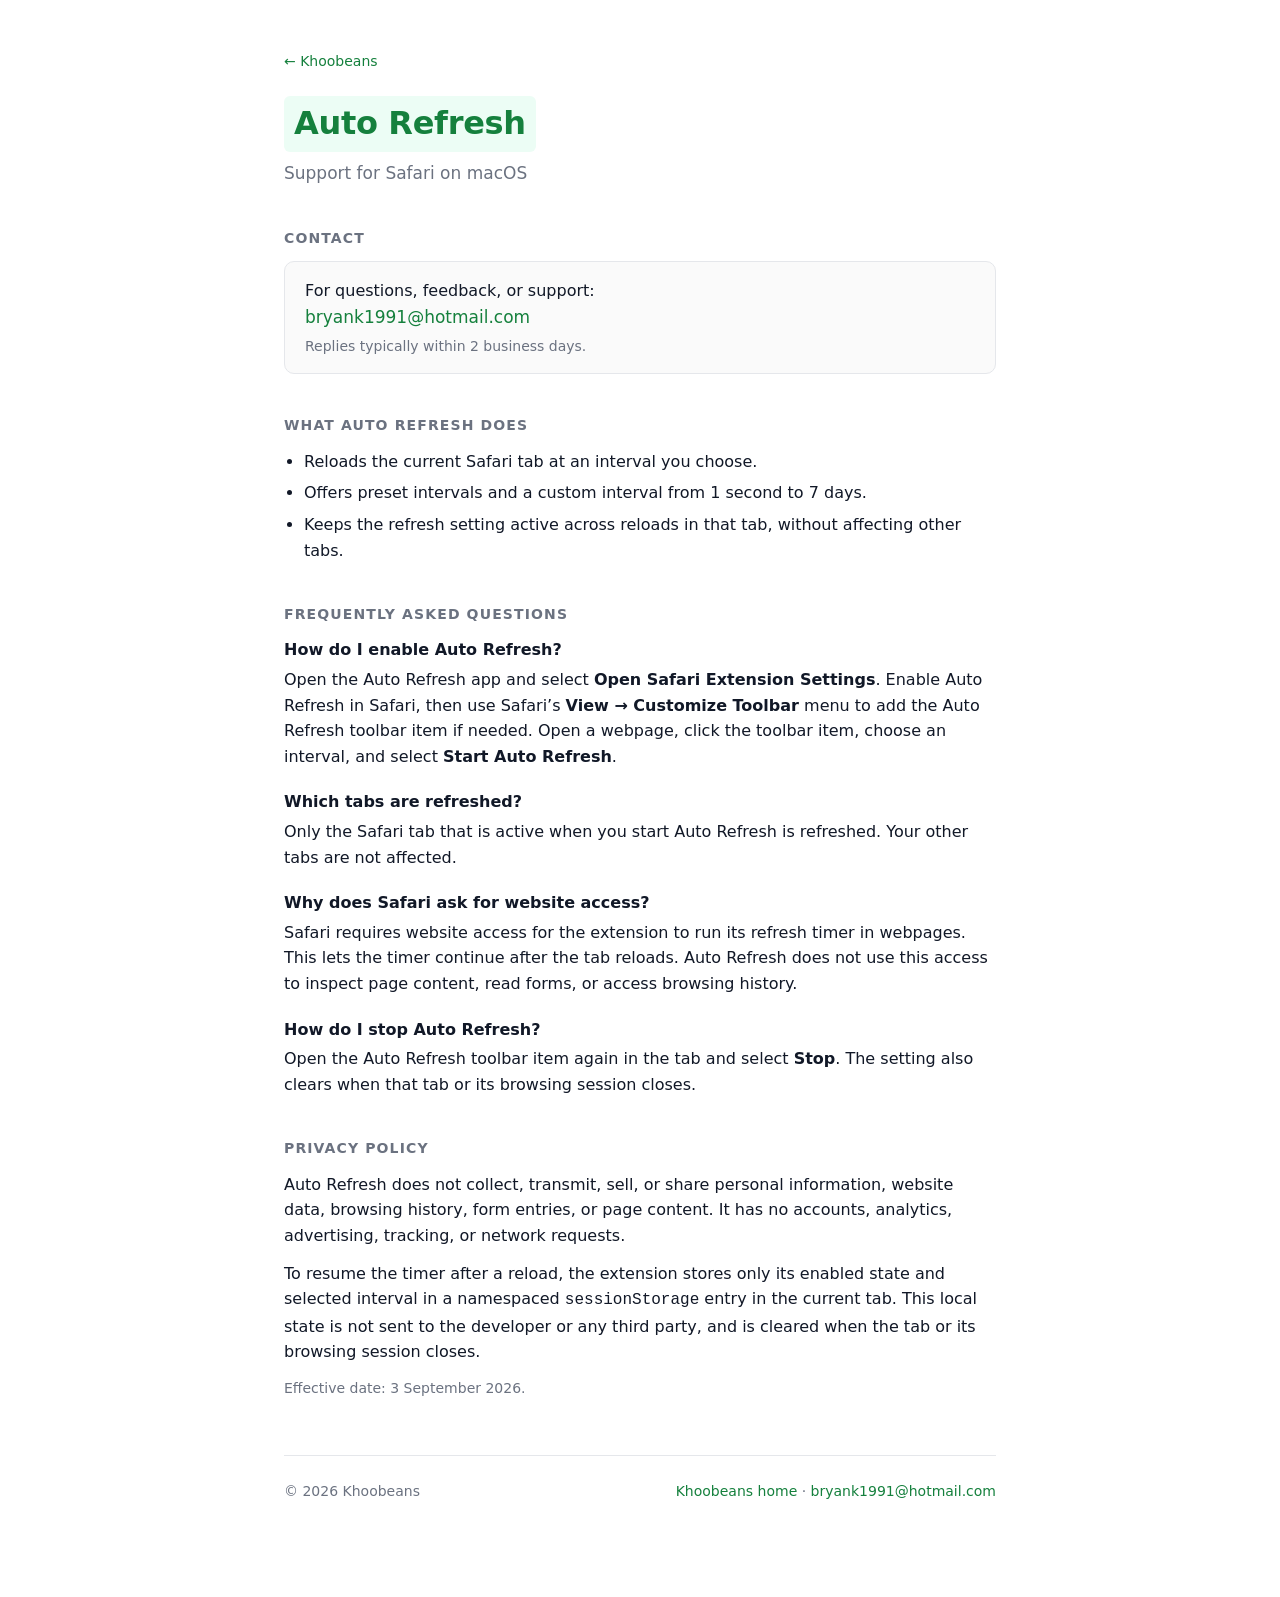
==== auto-refresh/index.html @ ee05cd4c "Add Auto Refresh support and privacy page" ====
<!DOCTYPE html>
<html lang="en">
<head>
  <meta charset="UTF-8">
  <meta name="viewport" content="width=device-width, initial-scale=1">
  <title>Auto Refresh for Safari — Support</title>
  <meta name="description" content="Support, FAQ, and privacy information for Auto Refresh for Safari — a local, tab-by-tab Safari refresh extension for macOS.">
  <link rel="stylesheet" href="../style.css">
</head>
<body>
  <main>
    <a class="back-link" href="../">← Khoobeans</a>

    <h1><span class="wordmark">Auto Refresh</span></h1>
    <p class="subtitle">Support for Safari on macOS</p>

    <h2>Contact</h2>
    <div class="contact-block">
      <div>For questions, feedback, or support:</div>
      <div class="email"><a href="mailto:bryank1991@hotmail.com">bryank1991@hotmail.com</a></div>
      <div class="muted" style="font-size: 14px; margin-top: 4px;">Replies typically within 2 business days.</div>
    </div>

    <h2>What Auto Refresh does</h2>
    <ul>
      <li>Reloads the current Safari tab at an interval you choose.</li>
      <li>Offers preset intervals and a custom interval from 1 second to 7 days.</li>
      <li>Keeps the refresh setting active across reloads in that tab, without affecting other tabs.</li>
    </ul>

    <h2>Frequently asked questions</h2>

    <div class="faq-item">
      <div class="faq-q">How do I enable Auto Refresh?</div>
      <p class="faq-a">
        Open the Auto Refresh app and select <strong>Open Safari Extension Settings</strong>. Enable Auto Refresh in
        Safari, then use Safari’s <strong>View → Customize Toolbar</strong> menu to add the Auto Refresh toolbar item
        if needed. Open a webpage, click the toolbar item, choose an interval, and select <strong>Start Auto Refresh</strong>.
      </p>
    </div>

    <div class="faq-item">
      <div class="faq-q">Which tabs are refreshed?</div>
      <p class="faq-a">
        Only the Safari tab that is active when you start Auto Refresh is refreshed. Your other tabs are not affected.
      </p>
    </div>

    <div class="faq-item">
      <div class="faq-q">Why does Safari ask for website access?</div>
      <p class="faq-a">
        Safari requires website access for the extension to run its refresh timer in webpages. This lets the timer
        continue after the tab reloads. Auto Refresh does not use this access to inspect page content, read forms,
        or access browsing history.
      </p>
    </div>

    <div class="faq-item">
      <div class="faq-q">How do I stop Auto Refresh?</div>
      <p class="faq-a">
        Open the Auto Refresh toolbar item again in the tab and select <strong>Stop</strong>. The setting also clears
        when that tab or its browsing session closes.
      </p>
    </div>

    <h2>Privacy policy</h2>
    <p>
      Auto Refresh does not collect, transmit, sell, or share personal information, website data, browsing history,
      form entries, or page content. It has no accounts, analytics, advertising, tracking, or network requests.
    </p>
    <p>
      To resume the timer after a reload, the extension stores only its enabled state and selected interval in a
      namespaced <code>sessionStorage</code> entry in the current tab. This local state is not sent to the developer
      or any third party, and is cleared when the tab or its browsing session closes.
    </p>
    <p class="muted" style="font-size: 14px;">Effective date: 3 September 2026.</p>

    <footer>
      <div class="row">
        <span>© 2026 Khoobeans</span>
        <span><a href="../">Khoobeans home</a> · <a href="mailto:bryank1991@hotmail.com">bryank1991@hotmail.com</a></span>
      </div>
    </footer>
  </main>
</body>
</html>
---- style.css ----
:root {
  --bg: #ffffff;
  --text: #111827;
  --muted: #6b7280;
  --border: #e5e7eb;
  --accent: #15803d;
  --accent-soft: #ecfdf5;
  --maxw: 760px;
  --radius: 10px;
}

* { box-sizing: border-box; }

html, body {
  margin: 0;
  padding: 0;
  background: var(--bg);
  color: var(--text);
  font-family: -apple-system, BlinkMacSystemFont, "Segoe UI", system-ui, sans-serif;
  font-size: 16px;
  line-height: 1.6;
  -webkit-font-smoothing: antialiased;
}

main {
  max-width: var(--maxw);
  margin: 0 auto;
  padding: 48px 24px 96px;
}

a {
  color: var(--accent);
  text-decoration: none;
}

a:hover { text-decoration: underline; }

.muted { color: var(--muted); }

h1 {
  font-size: 32px;
  margin: 0 0 8px;
  letter-spacing: -0.01em;
}

h1 .wordmark {
  display: inline-block;
  padding: 2px 10px;
  border-radius: 6px;
  background: var(--accent-soft);
  color: var(--accent);
}

.subtitle {
  color: var(--muted);
  font-size: 17px;
  margin: 0 0 32px;
}

h2 {
  font-size: 14px;
  font-weight: 600;
  text-transform: uppercase;
  letter-spacing: 0.08em;
  color: var(--muted);
  margin: 40px 0 12px;
}

p { margin: 0 0 12px; }

ul {
  margin: 0 0 16px;
  padding-left: 20px;
}

ul li { margin-bottom: 6px; }

.card {
  display: block;
  border: 1px solid var(--border);
  border-radius: var(--radius);
  padding: 20px 22px;
  margin-bottom: 12px;
  transition: border-color 0.15s, background 0.15s;
  color: inherit;
}

.card:hover {
  border-color: var(--accent);
  background: var(--accent-soft);
  text-decoration: none;
}

.card-title {
  font-weight: 600;
  font-size: 17px;
  margin-bottom: 4px;
}

.card-desc {
  color: var(--muted);
  font-size: 15px;
  line-height: 1.5;
}

.contact-block {
  border: 1px solid var(--border);
  border-radius: var(--radius);
  padding: 16px 20px;
  background: #fafafa;
}

.email {
  font-size: 17px;
  font-weight: 500;
}

.faq-item { margin-bottom: 20px; }

.faq-q {
  font-weight: 600;
  margin-bottom: 4px;
}

.faq-a {
  color: var(--text);
  margin: 0;
}

footer {
  margin-top: 56px;
  padding-top: 24px;
  border-top: 1px solid var(--border);
  font-size: 14px;
  color: var(--muted);
}

footer .row {
  display: flex;
  justify-content: space-between;
  flex-wrap: wrap;
  gap: 8px;
}

.back-link {
  display: inline-block;
  margin-bottom: 24px;
  font-size: 14px;
}
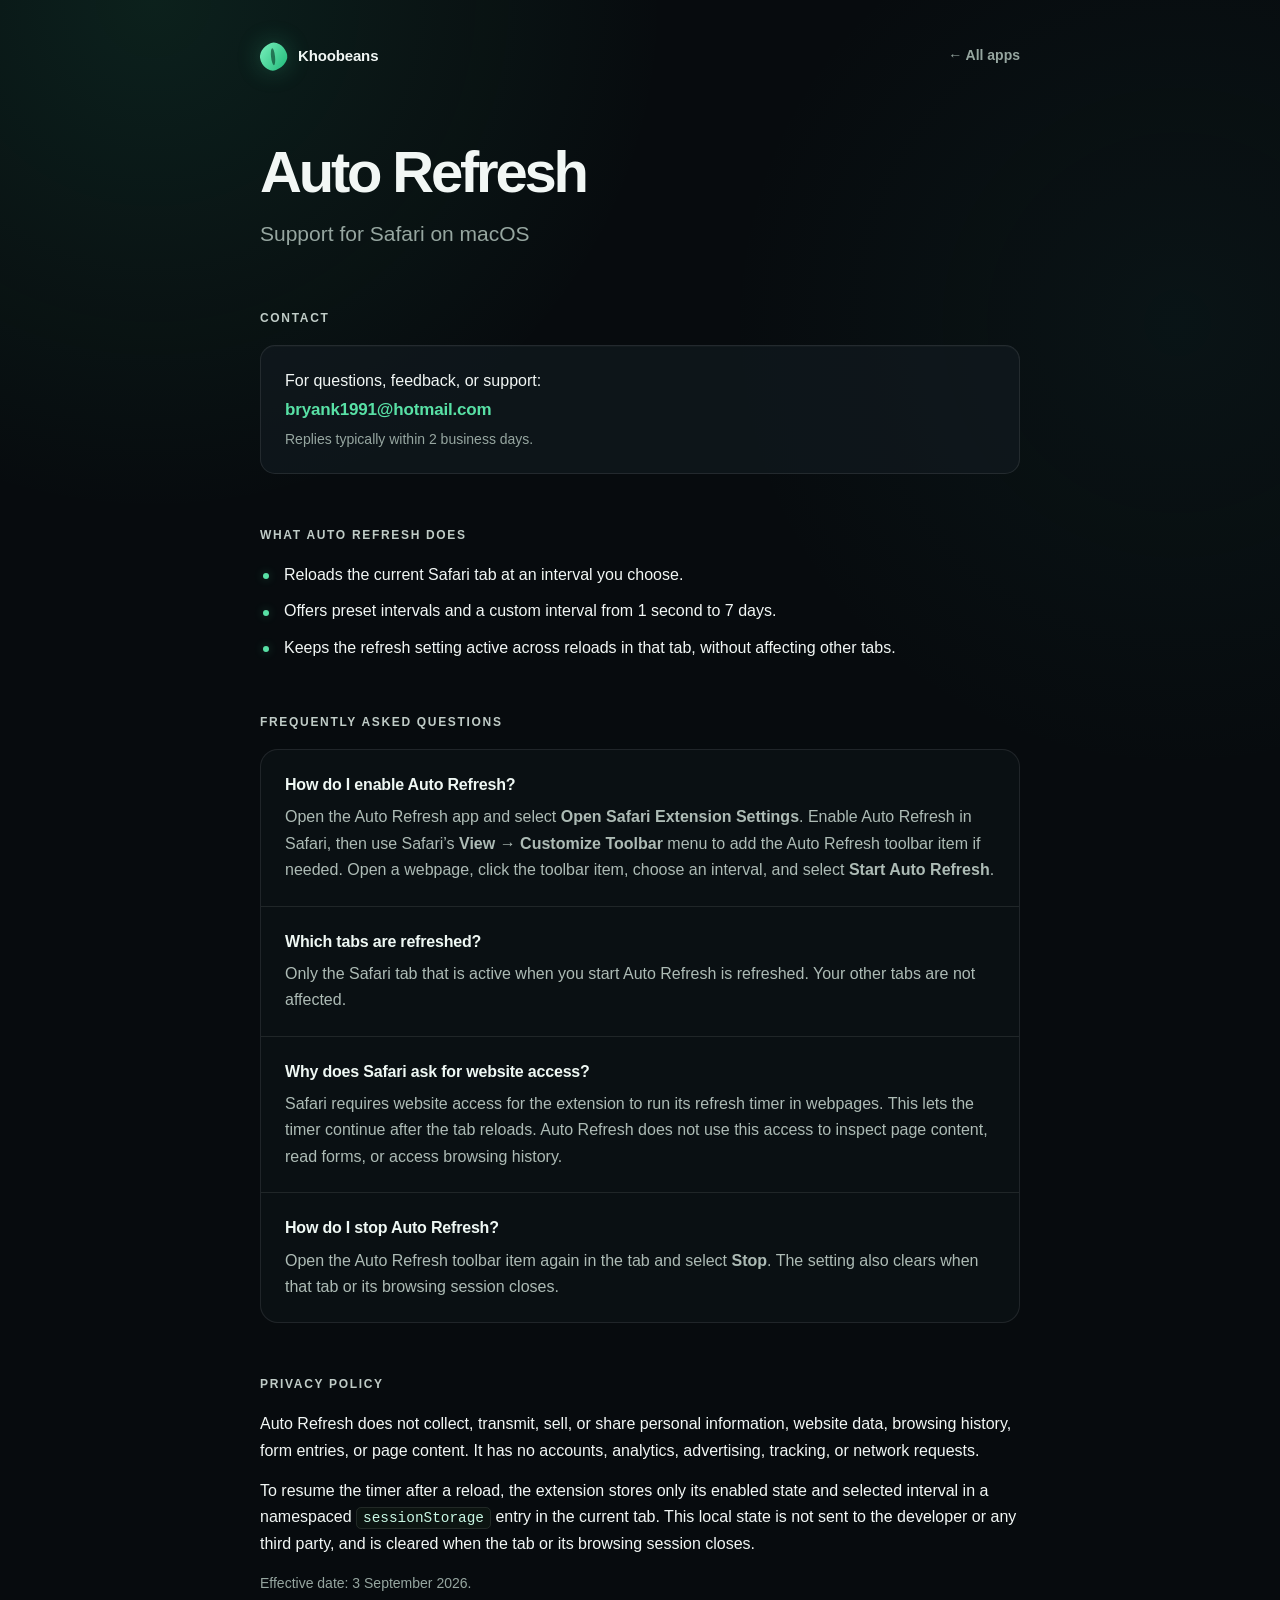
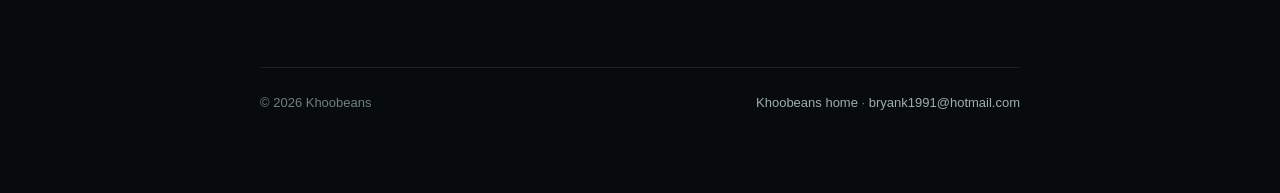
==== commit 0f4141f7: "Redesign site with polished dark theme" ====
--- a/auto-refresh/index.html
+++ b/auto-refresh/index.html
@@ -5,11 +5,15 @@
   <meta name="viewport" content="width=device-width, initial-scale=1">
   <title>Auto Refresh for Safari — Support</title>
   <meta name="description" content="Support, FAQ, and privacy information for Auto Refresh for Safari — a local, tab-by-tab Safari refresh extension for macOS.">
+  <meta name="theme-color" content="#070b0e">
   <link rel="stylesheet" href="../style.css">
 </head>
-<body>
+<body class="support-page">
   <main>
-    <a class="back-link" href="../">← Khoobeans</a>
+    <header class="topbar">
+      <a class="brand" href="../"><span class="brand-mark" aria-hidden="true"></span><span>Khoobeans</span></a>
+      <a class="back-link" href="../">← All apps</a>
+    </header>
 
     <h1><span class="wordmark">Auto Refresh</span></h1>
     <p class="subtitle">Support for Safari on macOS</p>
@@ -30,37 +34,39 @@
 
     <h2>Frequently asked questions</h2>
 
-    <div class="faq-item">
+    <div class="faq-list">
+      <div class="faq-item">
       <div class="faq-q">How do I enable Auto Refresh?</div>
       <p class="faq-a">
         Open the Auto Refresh app and select <strong>Open Safari Extension Settings</strong>. Enable Auto Refresh in
         Safari, then use Safari’s <strong>View → Customize Toolbar</strong> menu to add the Auto Refresh toolbar item
         if needed. Open a webpage, click the toolbar item, choose an interval, and select <strong>Start Auto Refresh</strong>.
       </p>
-    </div>
+      </div>
 
-    <div class="faq-item">
+      <div class="faq-item">
       <div class="faq-q">Which tabs are refreshed?</div>
       <p class="faq-a">
         Only the Safari tab that is active when you start Auto Refresh is refreshed. Your other tabs are not affected.
       </p>
-    </div>
+      </div>
 
-    <div class="faq-item">
+      <div class="faq-item">
       <div class="faq-q">Why does Safari ask for website access?</div>
       <p class="faq-a">
         Safari requires website access for the extension to run its refresh timer in webpages. This lets the timer
         continue after the tab reloads. Auto Refresh does not use this access to inspect page content, read forms,
         or access browsing history.
       </p>
-    </div>
+      </div>
 
-    <div class="faq-item">
+      <div class="faq-item">
       <div class="faq-q">How do I stop Auto Refresh?</div>
       <p class="faq-a">
         Open the Auto Refresh toolbar item again in the tab and select <strong>Stop</strong>. The setting also clears
         when that tab or its browsing session closes.
       </p>
+      </div>
     </div>
 
     <h2>Privacy policy</h2>
--- a/style.css
+++ b/style.css
@@ -1,149 +1,423 @@
 :root {
-  --bg: #ffffff;
-  --text: #111827;
-  --muted: #6b7280;
-  --border: #e5e7eb;
-  --accent: #15803d;
-  --accent-soft: #ecfdf5;
-  --maxw: 760px;
-  --radius: 10px;
+  color-scheme: dark;
+  --bg: #070b0e;
+  --surface: #0d1317;
+  --surface-raised: #111a1f;
+  --text: #f2f7f5;
+  --muted: #96a6a0;
+  --border: rgba(255, 255, 255, 0.09);
+  --accent: #58e0a5;
+  --accent-soft: rgba(88, 224, 165, 0.1);
+  --maxw: 880px;
+  --radius: 18px;
 }
 
 * { box-sizing: border-box; }
 
-html, body {
+html {
+  min-height: 100%;
+  background: var(--bg);
+  scroll-behavior: smooth;
+}
+
+body {
+  min-height: 100vh;
   margin: 0;
-  padding: 0;
-  background: var(--bg);
   color: var(--text);
-  font-family: -apple-system, BlinkMacSystemFont, "Segoe UI", system-ui, sans-serif;
+  background:
+    radial-gradient(circle at 12% 0%, rgba(48, 188, 133, 0.12), transparent 32rem),
+    radial-gradient(circle at 92% 18%, rgba(36, 128, 118, 0.08), transparent 28rem),
+    var(--bg);
+  font-family: Inter, ui-sans-serif, -apple-system, BlinkMacSystemFont, "Segoe UI", sans-serif;
   font-size: 16px;
-  line-height: 1.6;
+  line-height: 1.65;
   -webkit-font-smoothing: antialiased;
+  text-rendering: optimizeLegibility;
+}
+
+body::before {
+  position: fixed;
+  inset: 0;
+  z-index: -1;
+  pointer-events: none;
+  content: "";
+  opacity: 0.24;
+  background-image: linear-gradient(rgba(255,255,255,0.018) 1px, transparent 1px), linear-gradient(90deg, rgba(255,255,255,0.018) 1px, transparent 1px);
+  background-size: 48px 48px;
+  -webkit-mask-image: linear-gradient(to bottom, black, transparent 75%);
+  mask-image: linear-gradient(to bottom, black, transparent 75%);
 }
 
 main {
-  max-width: var(--maxw);
+  width: min(100% - 40px, var(--maxw));
   margin: 0 auto;
-  padding: 48px 24px 96px;
+  padding: 32px 0 80px;
 }
 
 a {
   color: var(--accent);
   text-decoration: none;
+  text-underline-offset: 3px;
 }
 
 a:hover { text-decoration: underline; }
 
-.muted { color: var(--muted); }
-
-h1 {
-  font-size: 32px;
-  margin: 0 0 8px;
+a:focus-visible {
+  outline: 3px solid rgba(88, 224, 165, 0.45);
+  outline-offset: 4px;
+  border-radius: 6px;
+}
+
+.topbar {
+  display: flex;
+  align-items: center;
+  justify-content: space-between;
+  min-height: 48px;
+  margin-bottom: 80px;
+}
+
+.brand {
+  display: inline-flex;
+  gap: 11px;
+  align-items: center;
+  color: var(--text);
+  font-size: 15px;
+  font-weight: 700;
   letter-spacing: -0.01em;
 }
 
-h1 .wordmark {
-  display: inline-block;
-  padding: 2px 10px;
-  border-radius: 6px;
-  background: var(--accent-soft);
-  color: var(--accent);
-}
-
-.subtitle {
+.brand:hover { text-decoration: none; }
+
+.brand-mark {
+  position: relative;
+  width: 27px;
+  height: 27px;
+  border-radius: 58% 42% 60% 40% / 48% 56% 44% 52%;
+  background: linear-gradient(145deg, #79f0bd, #21b979);
+  box-shadow: 0 0 24px rgba(65, 220, 157, 0.28);
+  transform: rotate(-22deg);
+}
+
+.brand-mark::after {
+  position: absolute;
+  inset: 5px 12px 5px 11px;
+  border-radius: 50%;
+  background: rgba(5, 51, 35, 0.6);
+  content: "";
+  transform: rotate(16deg);
+}
+
+.topbar-link {
   color: var(--muted);
-  font-size: 17px;
-  margin: 0 0 32px;
-}
-
-h2 {
   font-size: 14px;
   font-weight: 600;
+}
+
+.hero {
+  max-width: 720px;
+  margin-bottom: 72px;
+}
+
+.eyebrow {
+  display: inline-flex;
+  gap: 8px;
+  align-items: center;
+  margin: 0 0 18px;
+  color: var(--accent);
+  font-size: 12px;
+  font-weight: 750;
+  letter-spacing: 0.13em;
   text-transform: uppercase;
-  letter-spacing: 0.08em;
+}
+
+.eyebrow::before {
+  width: 7px;
+  height: 7px;
+  border-radius: 50%;
+  background: var(--accent);
+  box-shadow: 0 0 12px var(--accent);
+  content: "";
+}
+
+h1 {
+  margin: 0 0 16px;
+  font-size: clamp(42px, 8vw, 72px);
+  font-weight: 760;
+  letter-spacing: -0.055em;
+  line-height: 0.98;
+}
+
+h1 .wordmark { color: var(--text); }
+
+.hero h1 .wordmark {
+  background: linear-gradient(120deg, #ffffff 24%, #8deec4 100%);
+  background-clip: text;
+  -webkit-background-clip: text;
+  -webkit-text-fill-color: transparent;
+}
+
+.subtitle {
+  max-width: 600px;
+  margin: 0;
   color: var(--muted);
-  margin: 40px 0 12px;
-}
-
-p { margin: 0 0 12px; }
-
-ul {
-  margin: 0 0 16px;
-  padding-left: 20px;
-}
-
-ul li { margin-bottom: 6px; }
+  font-size: clamp(18px, 2.7vw, 21px);
+  line-height: 1.55;
+}
+
+h2 {
+  margin: 48px 0 16px;
+  color: #c0ccc7;
+  font-size: 12px;
+  font-weight: 750;
+  letter-spacing: 0.14em;
+  text-transform: uppercase;
+}
+
+p { margin: 0 0 14px; }
+
+.section-heading {
+  display: flex;
+  align-items: center;
+  justify-content: space-between;
+  margin: 0 0 18px;
+}
+
+.section-heading h2 { margin: 0; }
+
+.section-note {
+  color: #6f8079;
+  font-size: 13px;
+}
+
+.app-grid {
+  display: grid;
+  grid-template-columns: repeat(2, minmax(0, 1fr));
+  gap: 16px;
+}
 
 .card {
-  display: block;
+  position: relative;
+  display: flex;
+  min-height: 245px;
+  flex-direction: column;
+  overflow: hidden;
+  padding: 26px;
   border: 1px solid var(--border);
   border-radius: var(--radius);
-  padding: 20px 22px;
-  margin-bottom: 12px;
-  transition: border-color 0.15s, background 0.15s;
   color: inherit;
+  background: linear-gradient(145deg, rgba(17, 26, 31, 0.96), rgba(10, 16, 19, 0.96));
+  box-shadow: 0 20px 60px rgba(0, 0, 0, 0.16);
+  transition: transform 180ms ease, border-color 180ms ease, box-shadow 180ms ease;
+}
+
+.card::before {
+  position: absolute;
+  inset: 0;
+  pointer-events: none;
+  background: radial-gradient(circle at 15% 0%, var(--card-glow, rgba(88, 224, 165, 0.12)), transparent 48%);
+  content: "";
 }
 
 .card:hover {
-  border-color: var(--accent);
-  background: var(--accent-soft);
+  border-color: rgba(88, 224, 165, 0.42);
+  box-shadow: 0 24px 70px rgba(0, 0, 0, 0.3), 0 0 0 1px rgba(88, 224, 165, 0.05);
   text-decoration: none;
+  transform: translateY(-4px);
+}
+
+.card.auto-refresh { --card-glow: rgba(74, 144, 226, 0.17); }
+
+.app-icon {
+  position: relative;
+  display: grid;
+  width: 48px;
+  height: 48px;
+  margin-bottom: 42px;
+  place-items: center;
+  border: 1px solid rgba(255, 255, 255, 0.09);
+  border-radius: 14px;
+  color: #082318;
+  background: linear-gradient(145deg, #75edb9, #2ac184);
+  box-shadow: 0 10px 28px rgba(42, 193, 132, 0.18);
+  font-size: 22px;
+  font-weight: 800;
+  line-height: 1;
+}
+
+.auto-refresh .app-icon {
+  color: #e9f5ff;
+  background: linear-gradient(145deg, #5599ef, #2465bd);
+  box-shadow: 0 10px 28px rgba(36, 101, 189, 0.22);
 }
 
 .card-title {
-  font-weight: 600;
+  position: relative;
+  margin-bottom: 7px;
+  padding-right: 32px;
+  font-size: 20px;
+  font-weight: 700;
+  letter-spacing: -0.025em;
+}
+
+.card-title::after {
+  position: absolute;
+  right: 0;
+  color: var(--accent);
+  content: "\2197";
+  font-size: 18px;
+  transition: transform 180ms ease;
+}
+
+.card:hover .card-title::after { transform: translate(2px, -2px); }
+
+.card-desc {
+  position: relative;
+  color: var(--muted);
+  font-size: 14px;
+  line-height: 1.6;
+}
+
+.card-meta {
+  position: relative;
+  margin-top: auto;
+  padding-top: 22px;
+  color: #71827b;
+  font-size: 12px;
+  font-weight: 650;
+  letter-spacing: 0.04em;
+}
+
+.contact-section { margin-top: 72px; }
+.contact-section h2 { margin-top: 0; }
+
+.contact-block {
+  padding: 22px 24px;
+  border: 1px solid var(--border);
+  border-radius: 15px;
+  background: rgba(17, 26, 31, 0.72);
+  box-shadow: inset 0 1px 0 rgba(255, 255, 255, 0.025);
+}
+
+.contact-block .email { margin-top: 2px; }
+
+.email {
   font-size: 17px;
-  margin-bottom: 4px;
-}
-
-.card-desc {
-  color: var(--muted);
-  font-size: 15px;
-  line-height: 1.5;
-}
-
-.contact-block {
+  font-weight: 650;
+  letter-spacing: -0.01em;
+}
+
+.muted { color: var(--muted); }
+.support-page main { max-width: 760px; }
+.support-page .topbar { margin-bottom: 62px; }
+
+.support-page h1 {
+  font-size: clamp(38px, 7vw, 58px);
+  line-height: 1.04;
+}
+
+.support-page .subtitle { margin-bottom: 58px; }
+.support-page h2 { margin-top: 52px; }
+
+ul {
+  margin: 0 0 18px;
+  padding: 0;
+  list-style: none;
+}
+
+ul li {
+  position: relative;
+  margin-bottom: 10px;
+  padding-left: 24px;
+}
+
+ul li::before {
+  position: absolute;
+  top: 0.7em;
+  left: 3px;
+  width: 6px;
+  height: 6px;
+  border-radius: 50%;
+  background: var(--accent);
+  box-shadow: 0 0 10px rgba(88, 224, 165, 0.32);
+  content: "";
+}
+
+.faq-list {
+  overflow: hidden;
   border: 1px solid var(--border);
   border-radius: var(--radius);
-  padding: 16px 20px;
-  background: #fafafa;
-}
-
-.email {
-  font-size: 17px;
-  font-weight: 500;
-}
-
-.faq-item { margin-bottom: 20px; }
+  background: rgba(13, 19, 23, 0.72);
+}
+
+.faq-item { margin: 0; padding: 22px 24px; }
+.faq-item + .faq-item { border-top: 1px solid var(--border); }
 
 .faq-q {
-  font-weight: 600;
-  margin-bottom: 4px;
-}
-
-.faq-a {
-  color: var(--text);
-  margin: 0;
+  margin-bottom: 6px;
+  color: #eff8f4;
+  font-size: 16px;
+  font-weight: 700;
+  letter-spacing: -0.012em;
+}
+
+.faq-a { margin: 0; color: #adbbb5; }
+
+code {
+  padding: 2px 6px;
+  border: 1px solid var(--border);
+  border-radius: 5px;
+  color: #c9f8e4;
+  background: #0c1411;
+  font-family: ui-monospace, SFMono-Regular, Menlo, monospace;
+  font-size: 0.9em;
+}
+
+#status {
+  padding: 15px 18px;
+  border: 1px solid rgba(88, 224, 165, 0.2);
+  border-radius: 12px;
+  color: #c9f8e4;
+  background: var(--accent-soft);
 }
 
 footer {
-  margin-top: 56px;
+  margin-top: 72px;
   padding-top: 24px;
   border-top: 1px solid var(--border);
-  font-size: 14px;
-  color: var(--muted);
+  color: #71817a;
+  font-size: 13px;
 }
 
 footer .row {
   display: flex;
+  flex-wrap: wrap;
+  gap: 10px 24px;
   justify-content: space-between;
-  flex-wrap: wrap;
+}
+
+footer a { color: #9fafa8; }
+
+.back-link {
+  display: inline-flex;
   gap: 8px;
-}
-
-.back-link {
-  display: inline-block;
-  margin-bottom: 24px;
+  align-items: center;
+  color: var(--muted);
   font-size: 14px;
-}+  font-weight: 600;
+}
+
+@media (max-width: 680px) {
+  main { width: min(100% - 32px, var(--maxw)); padding-top: 22px; }
+  .topbar { margin-bottom: 58px; }
+  .hero { margin-bottom: 56px; }
+  .app-grid { grid-template-columns: 1fr; }
+  .card { min-height: 220px; }
+  .app-icon { margin-bottom: 34px; }
+  .section-note { display: none; }
+  .contact-section { margin-top: 56px; }
+}
+
+@media (prefers-reduced-motion: reduce) {
+  html { scroll-behavior: auto; }
+  *, *::before, *::after { transition-duration: 0.01ms !important; }
+}
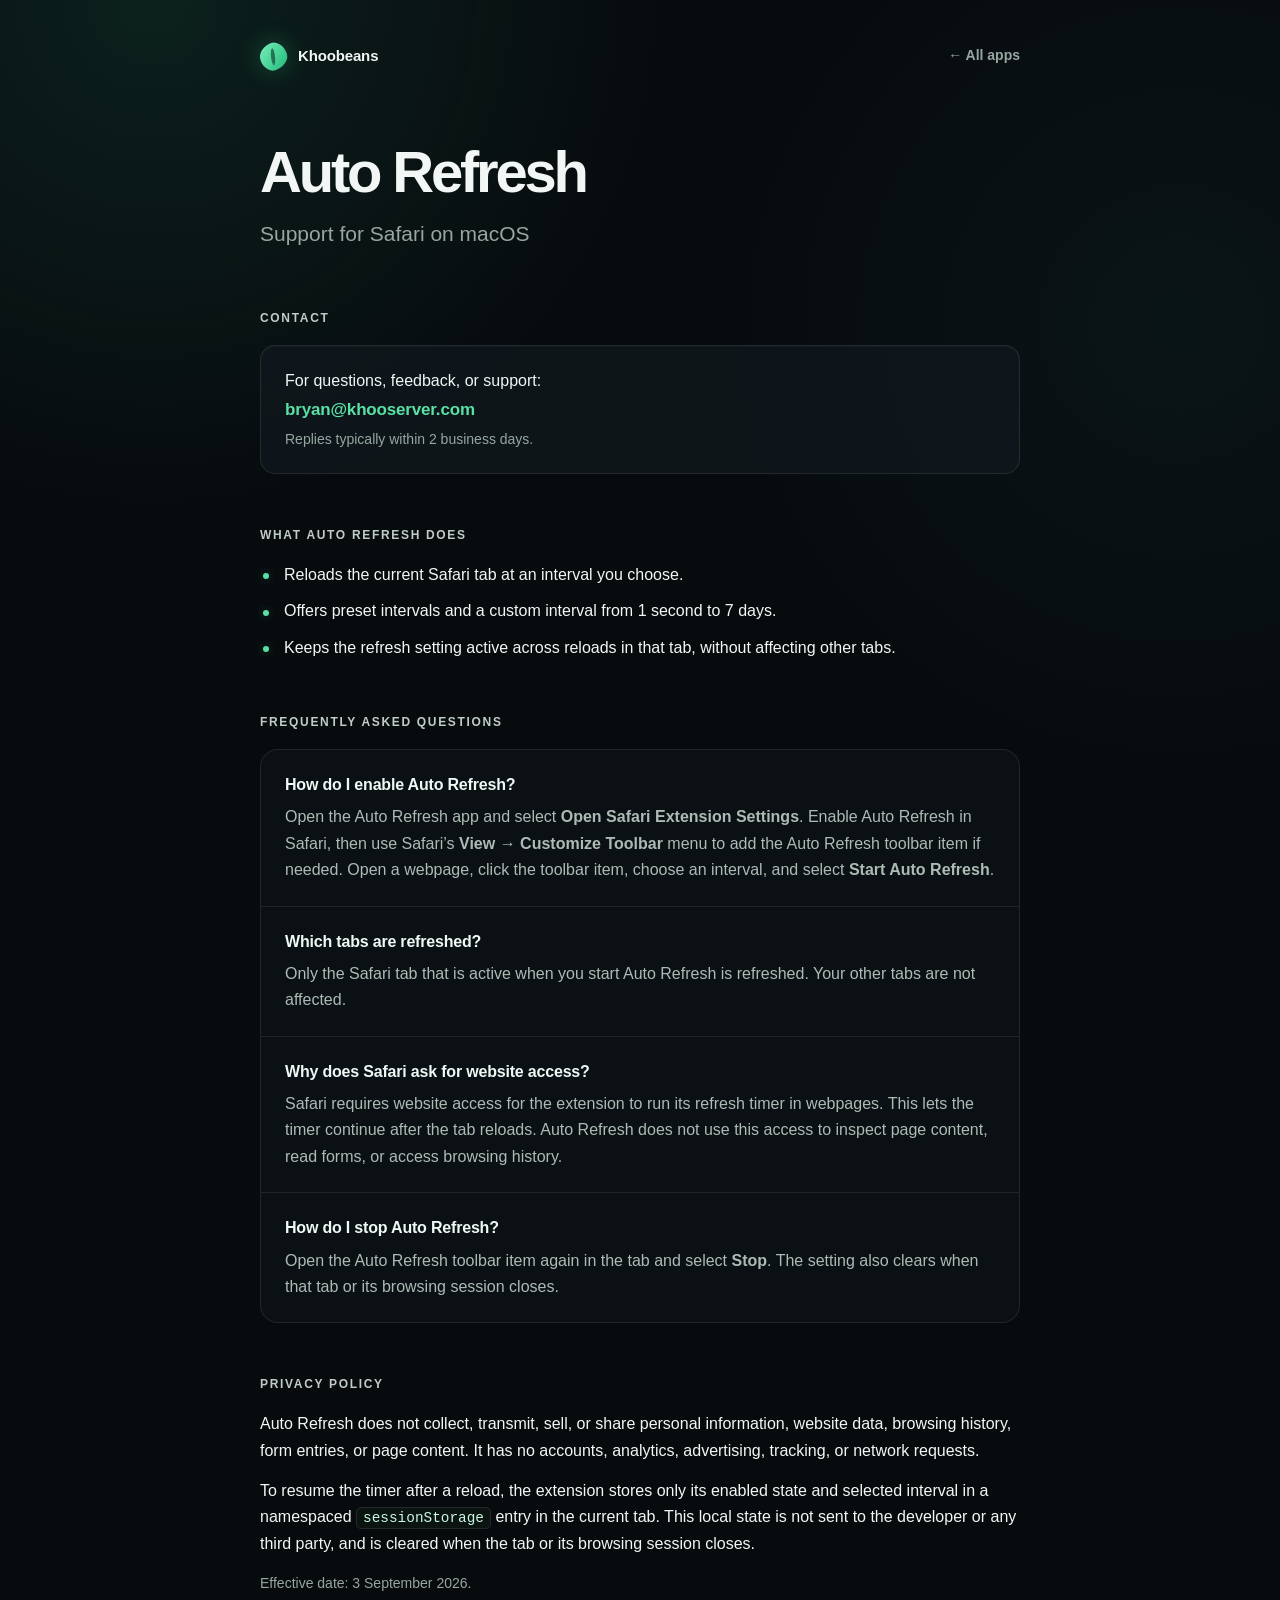
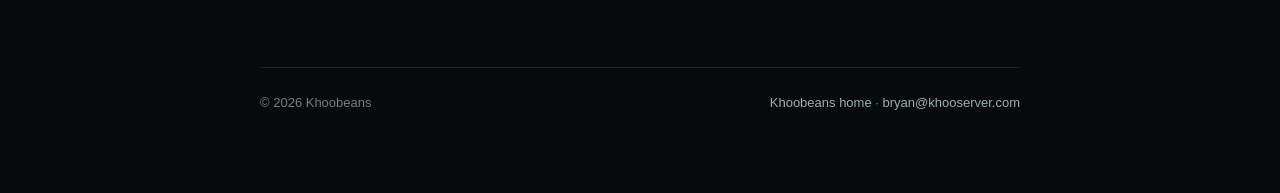
==== commit 8ebc003b: "Update contact email to bryan@khooserver.com" ====
--- a/auto-refresh/index.html
+++ b/auto-refresh/index.html
@@ -6,7 +6,7 @@
   <title>Auto Refresh for Safari — Support</title>
   <meta name="description" content="Support, FAQ, and privacy information for Auto Refresh for Safari — a local, tab-by-tab Safari refresh extension for macOS.">
   <meta name="theme-color" content="#070b0e">
-  <link rel="stylesheet" href="../style.css">
+  <link rel="stylesheet" href="../style.css?v=20260903-2">
 </head>
 <body class="support-page">
   <main>
@@ -21,7 +21,7 @@
     <h2>Contact</h2>
     <div class="contact-block">
       <div>For questions, feedback, or support:</div>
-      <div class="email"><a href="mailto:bryank1991@hotmail.com">bryank1991@hotmail.com</a></div>
+      <div class="email"><a href="mailto:bryan@khooserver.com">bryan@khooserver.com</a></div>
       <div class="muted" style="font-size: 14px; margin-top: 4px;">Replies typically within 2 business days.</div>
     </div>
 
@@ -84,7 +84,7 @@
     <footer>
       <div class="row">
         <span>© 2026 Khoobeans</span>
-        <span><a href="../">Khoobeans home</a> · <a href="mailto:bryank1991@hotmail.com">bryank1991@hotmail.com</a></span>
+        <span><a href="../">Khoobeans home</a> · <a href="mailto:bryan@khooserver.com">bryan@khooserver.com</a></span>
       </div>
     </footer>
   </main>
--- a/style.css
+++ b/style.css
@@ -13,6 +13,11 @@
 }
 
 * { box-sizing: border-box; }
+
+img {
+  max-width: 100%;
+  height: auto;
+}
 
 html {
   min-height: 100%;
@@ -189,6 +194,12 @@
   font-size: 13px;
 }
 
+.section-link {
+  color: #8fa099;
+  font-size: 13px;
+  font-weight: 600;
+}
+
 .app-grid {
   display: grid;
   grid-template-columns: repeat(2, minmax(0, 1fr));
@@ -229,24 +240,17 @@
 
 .app-icon {
   position: relative;
-  display: grid;
-  width: 48px;
-  height: 48px;
+  display: block;
+  width: 56px;
+  height: 56px;
   margin-bottom: 42px;
-  place-items: center;
   border: 1px solid rgba(255, 255, 255, 0.09);
-  border-radius: 14px;
-  color: #082318;
-  background: linear-gradient(145deg, #75edb9, #2ac184);
+  border-radius: 15px;
   box-shadow: 0 10px 28px rgba(42, 193, 132, 0.18);
-  font-size: 22px;
-  font-weight: 800;
-  line-height: 1;
+  object-fit: cover;
 }
 
 .auto-refresh .app-icon {
-  color: #e9f5ff;
-  background: linear-gradient(145deg, #5599ef, #2465bd);
   box-shadow: 0 10px 28px rgba(36, 101, 189, 0.22);
 }
 
@@ -285,6 +289,45 @@
   font-size: 12px;
   font-weight: 650;
   letter-spacing: 0.04em;
+}
+
+.showcase-section { margin-top: 72px; }
+
+.showcase-grid {
+  display: grid;
+  grid-template-columns: repeat(3, minmax(0, 240px));
+  gap: 12px;
+  justify-content: center;
+}
+
+.showcase-item {
+  overflow: hidden;
+  margin: 0;
+  border: 1px solid var(--border);
+  border-radius: 14px;
+  background: var(--surface);
+  box-shadow: 0 16px 45px rgba(0, 0, 0, 0.2);
+  transition: transform 180ms ease, border-color 180ms ease;
+}
+
+.showcase-item:hover {
+  border-color: rgba(82, 158, 255, 0.35);
+  transform: translateY(-3px);
+}
+
+.showcase-item img {
+  display: block;
+  width: 100%;
+  aspect-ratio: 8 / 5;
+  object-fit: cover;
+}
+
+.showcase-item figcaption {
+  padding: 11px 13px 12px;
+  border-top: 1px solid var(--border);
+  color: #a9b7b1;
+  font-size: 12px;
+  font-weight: 650;
 }
 
 .contact-section { margin-top: 72px; }
@@ -414,6 +457,16 @@
   .card { min-height: 220px; }
   .app-icon { margin-bottom: 34px; }
   .section-note { display: none; }
+  .showcase-section { margin-top: 56px; }
+  .showcase-grid {
+    grid-template-columns: repeat(3, 200px);
+    justify-content: start;
+    overflow-x: auto;
+    padding: 0 16px 12px 0;
+    scroll-snap-type: x mandatory;
+    scrollbar-width: thin;
+  }
+  .showcase-item { scroll-snap-align: start; }
   .contact-section { margin-top: 56px; }
 }
 
